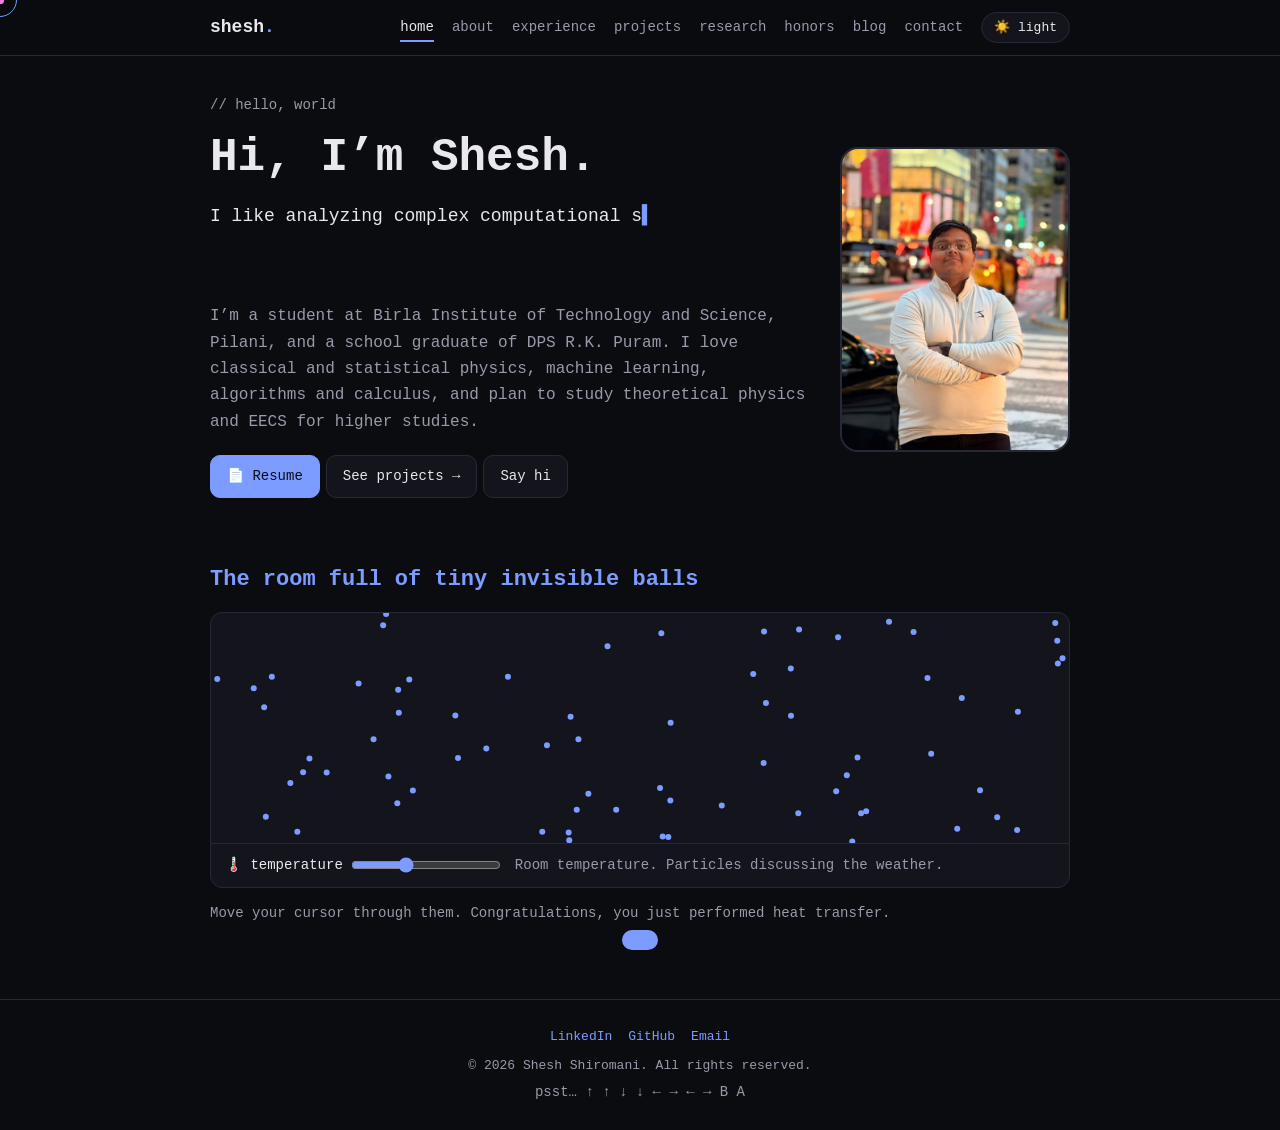
==== index.html @ e3c84683 "initial commit" ====
<!DOCTYPE html>
<html lang="en"><head><meta charset="utf-8">
<meta name="viewport" content="width=device-width, initial-scale=1, viewport-fit=cover">
<title>Shesh Shiromani</title>
<link rel="stylesheet" href="style.css">
<link rel="icon" href="data:image/svg+xml,<svg xmlns=%22http://www.w3.org/2000/svg%22 viewBox=%220 0 100 100%22><text y=%22.9em%22 font-size=%2290%22>🥁</text></svg>"></head><body>
<div id="dot"></div><div id="ring"></div><div id="toast"></div>
<header><nav id="nav"></nav></header><main id="app"></main>
<footer><div id="soc"></div><div style="margin-top:8px">© 2026 Shesh Shiromani. All rights reserved.</div><div class="sm" style="margin-top:4px" title="you know what to do">psst… ↑ ↑ ↓ ↓ ← → ← → B A</div></footer>
<script src="script.js"></script></body></html>
---- style.css ----
:root{--bg:#0b0c10;--fg:#e8e8ee;--mut:#9a9aab;--card:#14151c;--bd:#262837;--ac:#7c9cff;--ac2:#ff7ce5;box-sizing:border-box;padding-top:env(safe-area-inset-top,0px);padding-bottom:env(safe-area-inset-bottom,0px)}
:root[data-theme=light]{--bg:#f7f7fb;--fg:#14151c;--mut:#5b5d70;--card:#fff;--bd:#dcdce8;--ac:#3b5bdb;--ac2:#c2255c}
html{scroll-padding-top:env(safe-area-inset-top,0px);color-scheme:dark}:root[data-theme=light]{color-scheme:light}
*{box-sizing:border-box}body{margin:0;background:var(--bg);color:var(--fg);font:16px/1.65 ui-monospace,SFMono-Regular,Menlo,Consolas,monospace;transition:background .3s,color .3s}
a{color:var(--ac);text-decoration:none}main{max-width:900px;margin:0 auto;padding:24px 20px 60px;min-height:80vh}
header{position:sticky;top:0;z-index:20;background:color-mix(in srgb,var(--bg) 85%,transparent);backdrop-filter:blur(8px);border-bottom:1px solid var(--bd)}
nav{max-width:900px;margin:0 auto;padding:12px 20px;display:flex;gap:6px 18px;align-items:center;flex-wrap:wrap}
.logo{font-weight:700;font-size:18px;color:var(--fg);cursor:pointer;margin-right:auto}.logo b{color:var(--ac)}
nav a.n{color:var(--mut);font-size:14px;position:relative}nav a.n:after{content:"";position:absolute;left:0;bottom:-3px;height:2px;width:0;background:var(--ac);transition:width .25s}
nav a.n:hover,nav a.n.on{color:var(--fg)}nav a.n:hover:after,nav a.n.on:after{width:100%}
#th{background:var(--card);border:1px solid var(--bd);color:var(--fg);border-radius:20px;padding:4px 12px;cursor:pointer;font:inherit;font-size:13px;transition:transform .2s}#th:hover{transform:rotate(-6deg) scale(1.08)}
h1{font-size:clamp(30px,6vw,46px);line-height:1.15;margin:.2em 0}h2{font-size:22px;margin:2em 0 .6em;color:var(--ac)}h3{margin:0;font-size:17px}
.w{display:inline-block;transition:transform .2s,color .2s}.w:hover{transform:translateY(-8px) rotate(-6deg);color:var(--ac2)}
.mut{color:var(--mut)}.sm{font-size:14px}.hero{display:flex;gap:32px;align-items:center;flex-wrap:wrap}.hero>div{flex:1 1 320px}
.ph{width:230px;max-width:100%;border-radius:18px;border:2px solid var(--bd);transition:transform .4s,border-color .3s;cursor:pointer}.ph:hover{transform:rotate(3deg) scale(1.04);border-color:var(--ac)}
.cur:after{content:"▍";animation:bl 1s steps(2) infinite;color:var(--ac)}@keyframes bl{50%{opacity:0}}
.btn{display:inline-block;padding:9px 16px;border:1px solid var(--bd);border-radius:10px;color:var(--fg);background:var(--card);margin:4px 6px 4px 0;cursor:pointer;font:inherit;font-size:14px;transition:transform .2s,border-color .2s,box-shadow .2s}
.btn:hover{transform:translateY(-3px);border-color:var(--ac);box-shadow:0 6px 18px color-mix(in srgb,var(--ac) 30%,transparent)}.btn.p{background:var(--ac);color:var(--bg);border-color:var(--ac)}.btn.off{opacity:.5;pointer-events:none}
.grid{display:grid;grid-template-columns:repeat(auto-fit,minmax(260px,1fr));gap:16px}
.card{position:relative;background:var(--card);border:1px solid var(--bd);border-radius:14px;padding:18px;overflow:hidden;transition:transform .25s,border-color .25s}
.card:before{content:"";position:absolute;inset:0;background:radial-gradient(260px circle at var(--mx,50%) var(--my,50%),color-mix(in srgb,var(--ac) 18%,transparent),transparent 70%);opacity:0;transition:opacity .25s;pointer-events:none}
.card:hover{transform:translateY(-4px);border-color:var(--ac)}.card:hover:before{opacity:1}.card>*{position:relative}
.num{font-size:40px;font-weight:700;color:var(--bd);float:right;line-height:1}.tag{display:inline-block;font-size:12px;border:1px solid var(--bd);border-radius:20px;padding:1px 9px;margin:6px 4px 0 0;color:var(--mut);transition:.2s}.tag:hover{color:var(--ac);border-color:var(--ac)}
.tl{border-left:2px solid var(--bd);padding-left:18px;margin-left:6px}.tl .it{position:relative;margin-bottom:22px}.tl .it:before{content:"";position:absolute;left:-25px;top:8px;width:10px;height:10px;border-radius:50%;background:var(--ac);transition:transform .2s}.tl .it:hover:before{transform:scale(1.6)}
ul{padding-left:20px}li{margin:3px 0}li::marker{color:var(--ac)}
input,textarea{width:100%;background:var(--card);color:var(--fg);border:1px solid var(--bd);border-radius:10px;padding:10px;font:inherit;margin:6px 0 12px;transition:border-color .2s,box-shadow .2s}input:focus,textarea:focus{outline:0;border-color:var(--ac);box-shadow:0 0 0 3px color-mix(in srgb,var(--ac) 25%,transparent)}
footer{border-top:1px solid var(--bd);text-align:center;padding:26px 20px calc(26px + env(safe-area-inset-bottom,0px));color:var(--mut);font-size:13px}footer a{margin:0 8px}
.rv{opacity:0;transform:translateY(16px);transition:opacity .6s,transform .6s}.rv.in,.noio .rv{opacity:1;transform:none}
#toast{position:fixed;left:50%;bottom:30px;transform:translate(-50%,80px);background:var(--ac);color:var(--bg);padding:10px 18px;border-radius:10px;z-index:99;transition:transform .35s;max-width:90%}#toast.s{transform:translate(-50%,0)}
.fall{position:fixed;top:-40px;z-index:98;font-size:26px;pointer-events:none;animation:fl 3s linear forwards}@keyframes fl{to{transform:translateY(110vh) rotate(540deg)}}
#dot,#ring{position:fixed;top:0;left:0;pointer-events:none;z-index:100;border-radius:50%;display:none}#dot{width:7px;height:7px;background:var(--ac2);margin:-3px 0 0 -3px}#ring{width:34px;height:34px;border:1.5px solid var(--ac);margin:-17px 0 0 -17px;transition:width .2s,height .2s,margin .2s,background .2s}
body.cc{cursor:none}body.cc a,body.cc button,body.cc .ph,body.cc .logo{cursor:none}body.cc #dot,body.cc #ring{display:block}#ring.h{width:56px;height:56px;margin:-28px 0 0 -28px;background:color-mix(in srgb,var(--ac) 15%,transparent)}
.sg{filter:drop-shadow(0 0 0 transparent)}.spin{animation:sp .8s}@keyframes sp{to{transform:rotate(360deg) scale(1.1)}}
.sim{border:1px solid var(--bd);border-radius:12px;overflow:hidden;background:var(--card)}.sim canvas{width:100%;height:230px;display:block}.simbar{display:flex;gap:14px;align-items:center;flex-wrap:wrap;padding:10px 14px;border-top:1px solid var(--bd)}.simbar input{width:150px;margin:0 0 0 8px;padding:0;accent-color:var(--ac);vertical-align:middle}
.uses .u{display:grid;grid-template-columns:34px 150px 1fr;gap:4px 10px;padding:10px 8px;border-bottom:1px solid var(--bd);transition:background .2s,padding-left .25s;align-items:baseline}.uses .u:hover{background:color-mix(in srgb,var(--ac) 8%,transparent);padding-left:16px}.uses em{font-style:normal}.uses span{color:var(--mut);font-size:14px}.uses i{display:block;font-size:12px;font-style:normal;opacity:.8}@media(max-width:560px){.uses .u{grid-template-columns:30px 1fr}.uses .u span{grid-column:2}}
.term{border:1px solid var(--bd);border-radius:10px;background:var(--card);padding:14px;height:440px;overflow:auto;font-size:14px}.term .l{white-space:pre-wrap;word-break:break-word;margin:1px 0}.trow{display:flex;align-items:center;gap:8px;margin-top:6px}.trow input{border:0;background:transparent;margin:0;padding:0;box-shadow:none;flex:1;width:auto;color:var(--fg)}.trow input:focus{border:0;box-shadow:none}.chips{margin:10px 0}
@media(prefers-reduced-motion:reduce){*{animation:none!important;transition:none!important}}
#pg{position:fixed;top:0;left:0;height:3px;width:0;background:linear-gradient(90deg,var(--ac),var(--ac2));z-index:50}
.rp{position:fixed;width:10px;height:10px;margin:-5px;border:2px solid var(--ac2);border-radius:50%;pointer-events:none;z-index:99;animation:rp .6s ease-out forwards}@keyframes rp{to{transform:scale(7);opacity:0}}@keyframes sw{to{transform:translateX(115vw) translateY(-20px)}}
#tl{display:flex;gap:14px;flex-wrap:wrap;padding:14px}.bg{display:flex;gap:6px}.bt{width:56px;text-align:center;border:1px solid var(--bd);border-radius:8px;padding:6px 0;cursor:pointer;font-size:12px;transition:transform .1s,background .1s,border-color .1s;user-select:none}.bt span{display:block;color:var(--mut)}.bt:first-child{border-color:var(--ac2)}.bt.on{background:var(--ac);color:var(--bg);border-color:var(--ac);transform:scale(1.15)}.bt.on span{color:var(--bg)}
.br{display:grid;grid-template-columns:170px 1fr 84px;gap:10px;align-items:center;margin:6px 0}.bx{height:8px;background:var(--bd);border-radius:6px;overflow:hidden}.bx div{height:100%;background:linear-gradient(90deg,var(--ac),var(--ac2));transition:width .06s linear}.br b{text-align:right}
.uses .u em{display:inline-block;transition:transform .25s}.uses .u:hover em{transform:scale(1.35) rotate(-10deg)}
@media(max-width:560px){.br{grid-template-columns:110px 1fr 70px}}
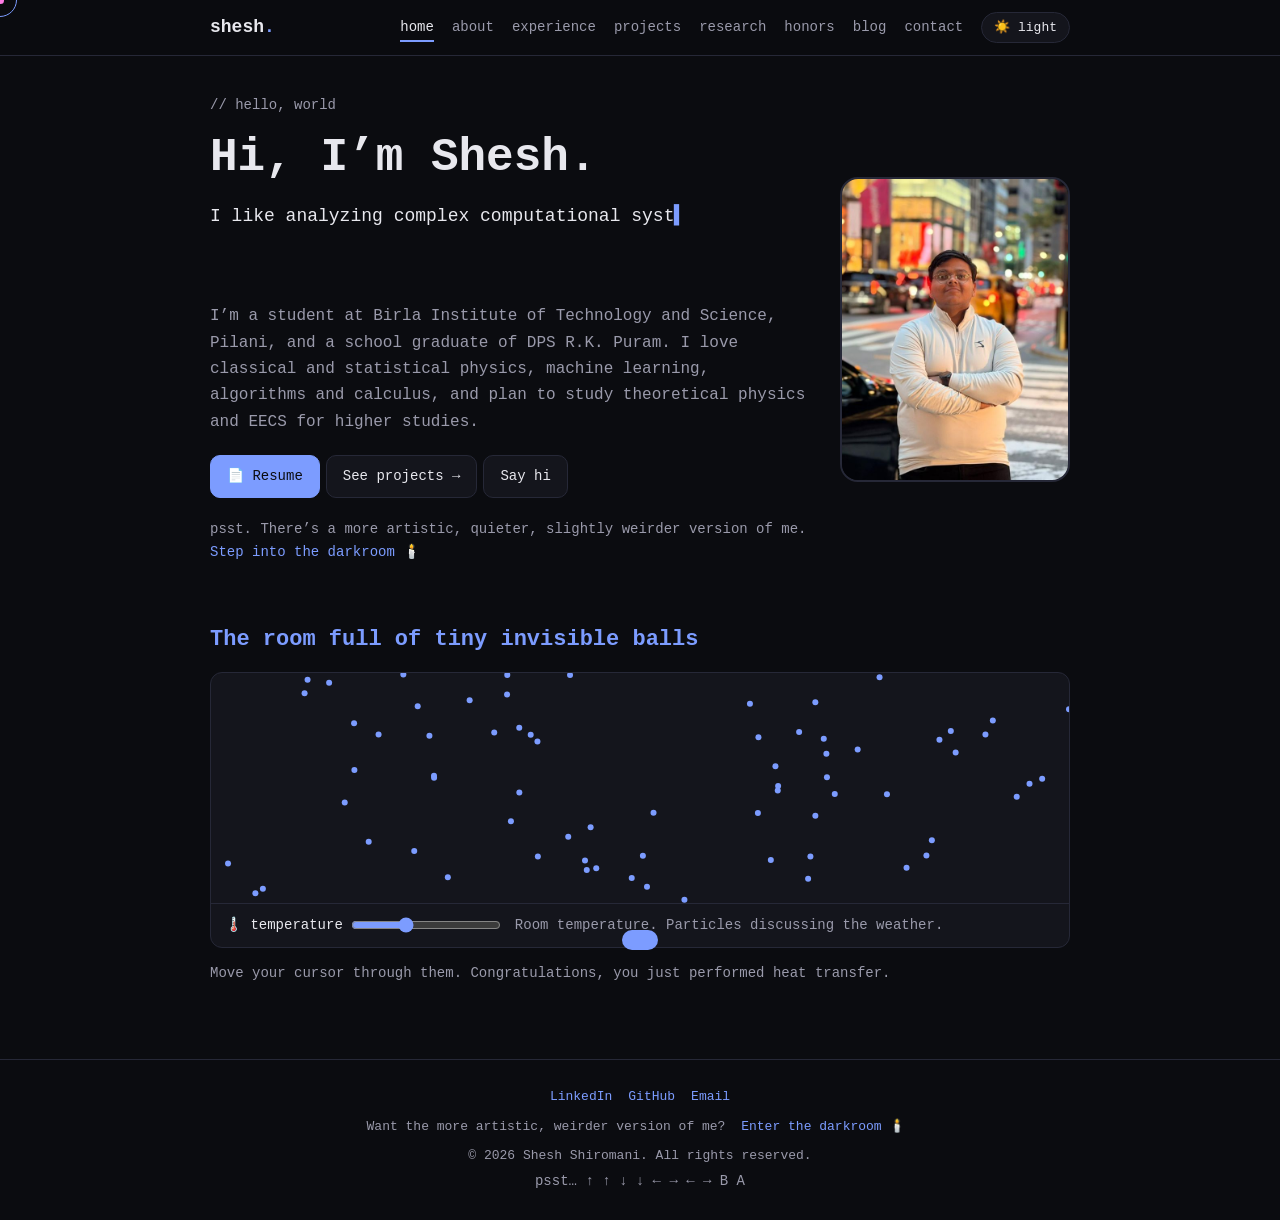
==== commit 89077d98: "Add the darkroom: an artistic alternate version of the site A second site at /darkroom/ built around" ====
--- a/index.html
+++ b/index.html
@@ -6,5 +6,5 @@
 <link rel="icon" href="data:image/svg+xml,<svg xmlns=%22http://www.w3.org/2000/svg%22 viewBox=%220 0 100 100%22><text y=%22.9em%22 font-size=%2290%22>🥁</text></svg>"></head><body>
 <div id="dot"></div><div id="ring"></div><div id="toast"></div>
 <header><nav id="nav"></nav></header><main id="app"></main>
-<footer><div id="soc"></div><div style="margin-top:8px">© 2026 Shesh Shiromani. All rights reserved.</div><div class="sm" style="margin-top:4px" title="you know what to do">psst… ↑ ↑ ↓ ↓ ← → ← → B A</div></footer>
+<footer><div id="soc"></div><div style="margin-top:8px">Want the more artistic, weirder version of me? <a href="darkroom/">Enter the darkroom 🕯️</a></div><div style="margin-top:8px">© 2026 Shesh Shiromani. All rights reserved.</div><div class="sm" style="margin-top:4px" title="you know what to do">psst… ↑ ↑ ↓ ↓ ← → ← → B A</div></footer>
 <script src="script.js"></script></body></html>
